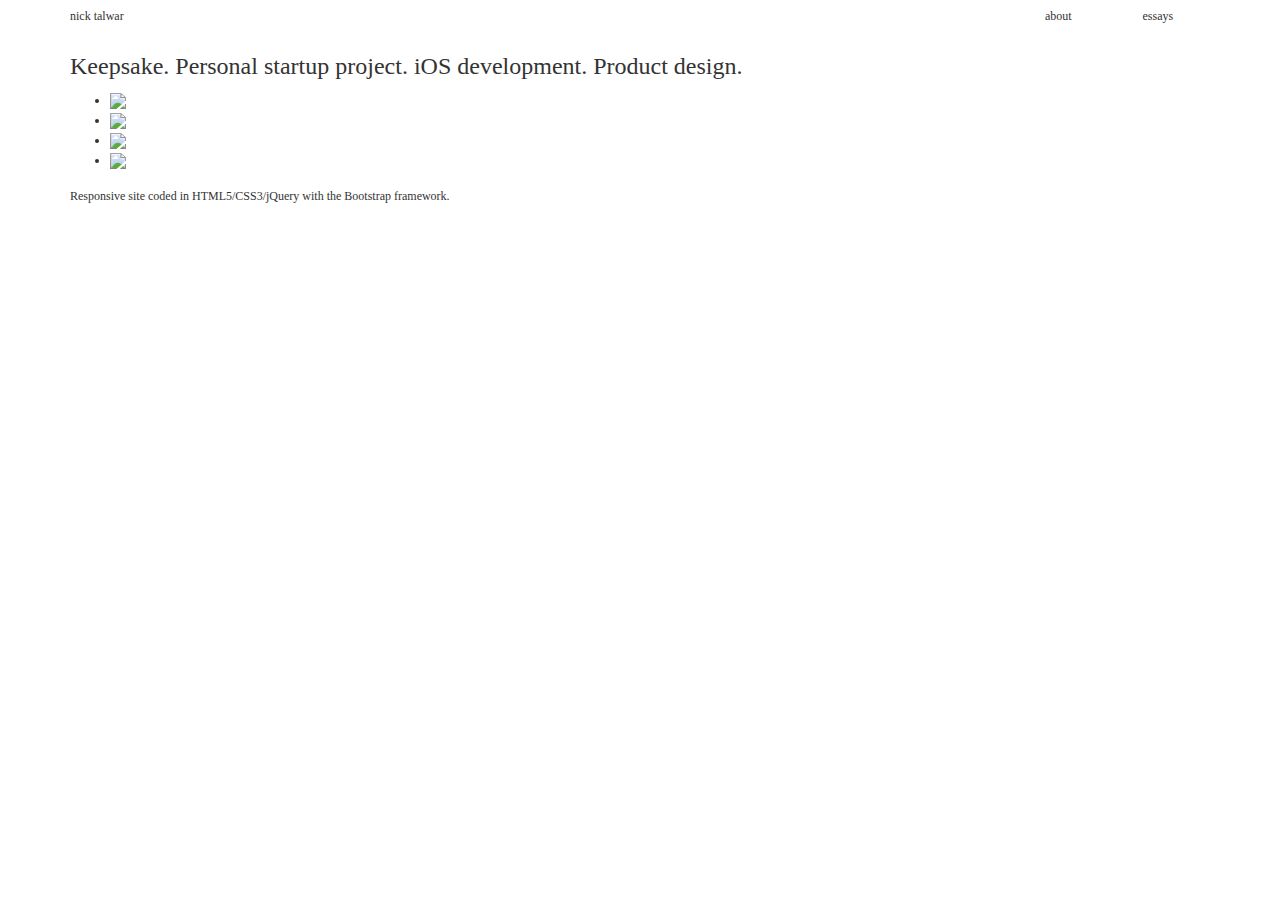
==== projects_keepsake.html @ 0c296f80 "Added links to a projects page for the top two images. Added some code for a carousel type image fli" ====
<!DOCTYPE html>
<html>
<head>

	<meta charset="UTF-8">
	<!--Add viewport and content width meta tags to ensure proper mobile first rendering -->
	<meta name="viewport" content="width=device-width, initial-scale=1.0, maximum-scale=1.0, user-scalable=no">
	<title>Nick Talwar | PROJECTS</title>
	<!-- Latest compiled and minified CSS -->
	<link rel="stylesheet" href="http://netdna.bootstrapcdn.com/bootstrap/3.0.0/css/bootstrap.min.css">
	<!-- Optional theme 
	<link rel="stylesheet" href="//netdna.bootstrapcdn.com/bootstrap/3.0.0/css/bootstrap-theme.min.css"> -->
	<!-- Add created stylesheets, style.css, and bootstrap-override.css to override default Bootstrap styles-->
	<link rel="stylesheet" href="_css/style.css">
	<link rel="stylesheet" href="_css/bootstrap-override.css">
	<!-- Add Google fonts -->
	<link href='http://fonts.googleapis.com/css?family=Arimo:400,700' rel='stylesheet' type='text/css'>
	<link href='http://fontts.googleapis.com/css?family=Nunito:300' rel='stylesheet' type='text/css'>

	<!-- bxSlider CSS file -->
	<link href="/_css/jquery.bxslider.css" rel="stylesheet" type="text/css">

</head>

<body>

	<div class="container"> <!-- Bootstrap .container that centers items on page-->

		<div class="header">
			<div class="row">
				<div class="col-10 col-md-10 col-sm-10 col-lg-10 col-xs-12">
					<h6><font face="Nunito">nick talwar</font></h6>
				</div>
				<div class="col-1 col-md-1 col-sm-1 col-lg-1 col-xs-12">
					<h6><font face="Nunito">about</font></h6>
				</div>
				<div class="col-1 col-md-1 col-sm-1 col-lg-1 col-xs-12">
					<h6><font face="Nunito">essays</font></h6>
				</div>
			</div>	
			<div class="col-12">
				<h3><font face="Nunito">Keepsake. Personal startup project. iOS development. Product design.</font></h3>
			</div>
		</div> <!-- end header -->

		<div class="row">

			<div class="col-9 col-xs-12 col-sm-12 col-md-9 col-lg-6">

				<ul class="bxslider">
  					<li><img src="_img/TestStack1.png"/></li>
 					<li><img src="_img/TestStack1.png" /></li>
  					<li><img src="_img/TestStack1.png" /></li>
  					<li><img src="_img/TestStack1.png" /></li>
				</ul>

			</div>

		</div>


		<div class="footer">

			<h6><font face="Nunito">Responsive site coded in HTML5/CSS3/jQuery with the Bootstrap framework.</font></h6>

		</div>

	</div> <!-- end container-->

	<!-- Add JS files at bottom of page You want the entire page to load first then have these JS files-->
	<!-- Add jQuery, Bootstrap.js -->
	<script type="text/javascript" src="http://codeorigin.jquery.com/jquery-1.10.2.min.js"></script>
	<!-- Latest compiled and minified JavaScript -->
	<script type="text/javascript" src="http://netdna.bootstrapcdn.com/bootstrap/3.0.0/js/bootstrap.min.js"></script>
	<!-- bxSlider Javascript file -->
	<script src="/_js/jquery.bxslider.min.js"></script>
	<!-- Add own JS code to implement actual interactions -->
	<script type="text/javascript" src="_js/projects_custom.js"></script>

</body>
</html>
---- _css/style.css ----
/* style.css */
.red {background-color: :#F00;}
.green {background-color: #0F0;}
.blue {background-color: #00F;}

body {
	background-color: white;
	background-image:(linear-gradient(blue, #aaaaaa)); 	
}

CSS selector {
	font-family: 'Arimo', sans-serif;
	font-family: 'Nunito', sans-serif;
}

.wrap_mouseover {

	width:300px;
	height:300px;
}

.image-overlay {
	width: 300px;
	height: 300px;
	background-color: black;
	opacity: 0.8;
	display: none;
	position: absolute;
	top: 0px;

}

.image-overlay a {

	


}

/*
.rollover_img {

width: 280px;

height: 150px;

background-image: url(land.jpg); 

background-position: top;

-moz-border-radius:10px;

-webkit-border-radius:10px;

border:10px solid #ccc;

font:13px normal Arial, Helvetica, sans-serif;

line-height:18px;

float:left;

margin:0 10px 10px 0;

}

rollover_img a {

color: #fff;

width: 280px;

height: 150px;

display: block;

text-decoration: none;

}

.rollover_img a:hover {

background:#000;

opacity:.60;

filter:alpha(opacity=60);

}

.rollover_img a span {

display: none;

width: 280px;

padding:5px;

}

.rollover_img a:hover span {

display: block;

}
*/
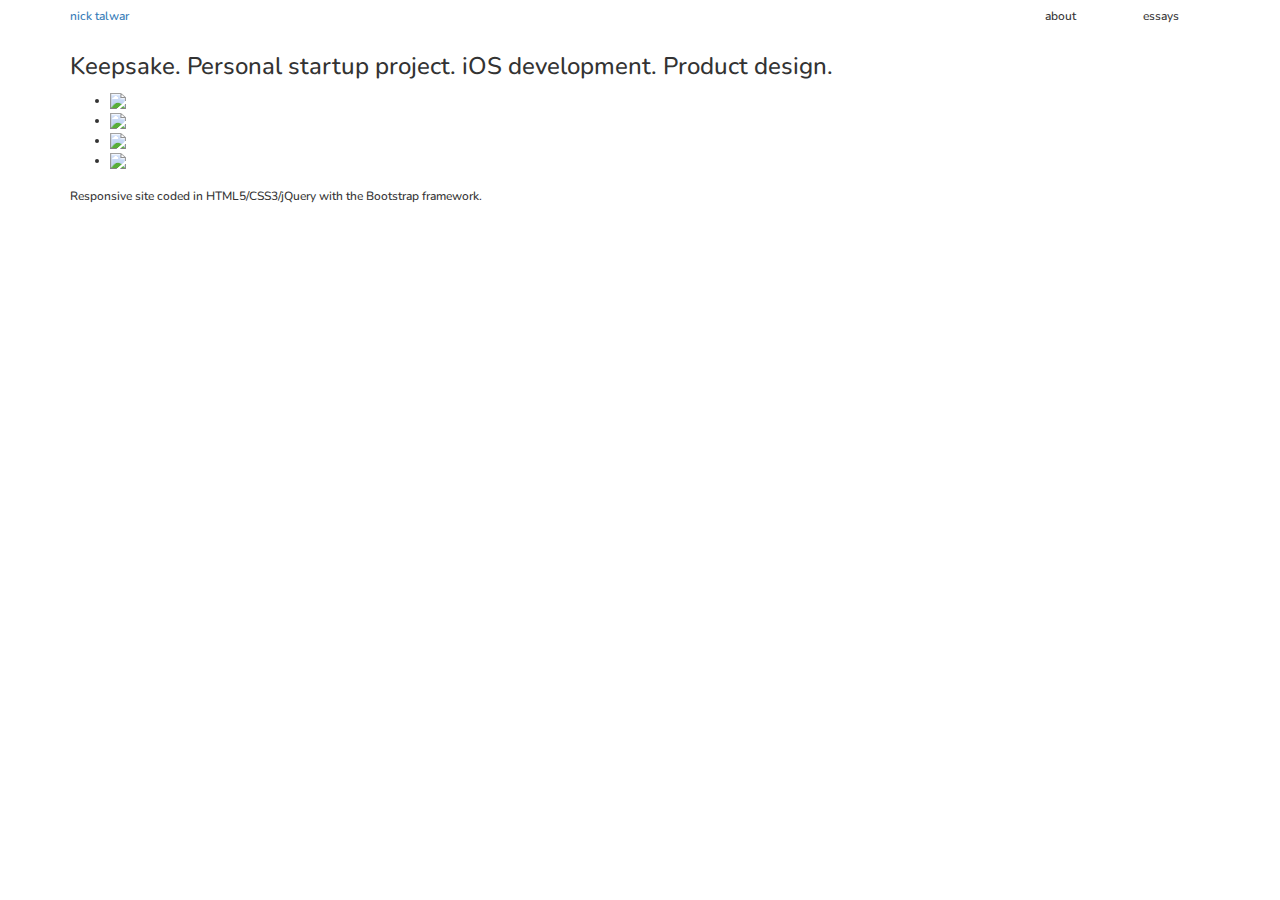
==== commit 413e9a02: "Very close to finishing the design for the first page of the portfolio. Got all of the design assets" ====
--- a/projects_keepsake.html
+++ b/projects_keepsake.html
@@ -11,14 +11,15 @@
 	<!-- Optional theme 
 	<link rel="stylesheet" href="//netdna.bootstrapcdn.com/bootstrap/3.0.0/css/bootstrap-theme.min.css"> -->
 	<!-- Add created stylesheets, style.css, and bootstrap-override.css to override default Bootstrap styles-->
-	<link rel="stylesheet" href="_css/style.css">
+	<link rel="stylesheet" href="_css/projects_style.css">
 	<link rel="stylesheet" href="_css/bootstrap-override.css">
 	<!-- Add Google fonts -->
 	<link href='http://fonts.googleapis.com/css?family=Arimo:400,700' rel='stylesheet' type='text/css'>
-	<link href='http://fontts.googleapis.com/css?family=Nunito:300' rel='stylesheet' type='text/css'>
+	<link href='http://fonts.googleapis.com/css?family=Nunito:300' rel='stylesheet' type='text/css'>
+	<link href='http://fonts.googleapis.com/css?family=Raleway:300' rel='stylesheet' type='text/css'>
 
 	<!-- bxSlider CSS file -->
-	<link href="/_css/jquery.bxslider.css" rel="stylesheet" type="text/css">
+	<link href="_css/jquery.bxslider.css" rel="stylesheet" type="text/css">
 
 </head>
 
@@ -29,7 +30,7 @@
 		<div class="header">
 			<div class="row">
 				<div class="col-10 col-md-10 col-sm-10 col-lg-10 col-xs-12">
-					<h6><font face="Nunito">nick talwar</font></h6>
+					<h6><font face="Nunito"><a href="index.html">nick talwar</a></font></h6>
 				</div>
 				<div class="col-1 col-md-1 col-sm-1 col-lg-1 col-xs-12">
 					<h6><font face="Nunito">about</font></h6>
@@ -58,7 +59,6 @@
 
 		</div>
 
-
 		<div class="footer">
 
 			<h6><font face="Nunito">Responsive site coded in HTML5/CSS3/jQuery with the Bootstrap framework.</font></h6>
@@ -72,8 +72,10 @@
 	<script type="text/javascript" src="http://codeorigin.jquery.com/jquery-1.10.2.min.js"></script>
 	<!-- Latest compiled and minified JavaScript -->
 	<script type="text/javascript" src="http://netdna.bootstrapcdn.com/bootstrap/3.0.0/js/bootstrap.min.js"></script>
+
 	<!-- bxSlider Javascript file -->
-	<script src="/_js/jquery.bxslider.min.js"></script>
+	<script src="_js/jquery.bxslider.min.js"></script>
+
 	<!-- Add own JS code to implement actual interactions -->
 	<script type="text/javascript" src="_js/projects_custom.js"></script>
 
--- a/_css/projects_style.css
+++ b/_css/projects_style.css
@@ -0,0 +1,7 @@
+/* projects_style.css */
+
+CSS selector {
+	font-family: 'Arimo', sans-serif;
+	font-family: 'Nunito', sans-serif;
+	font-family: 'Raleway', sans-serif;
+}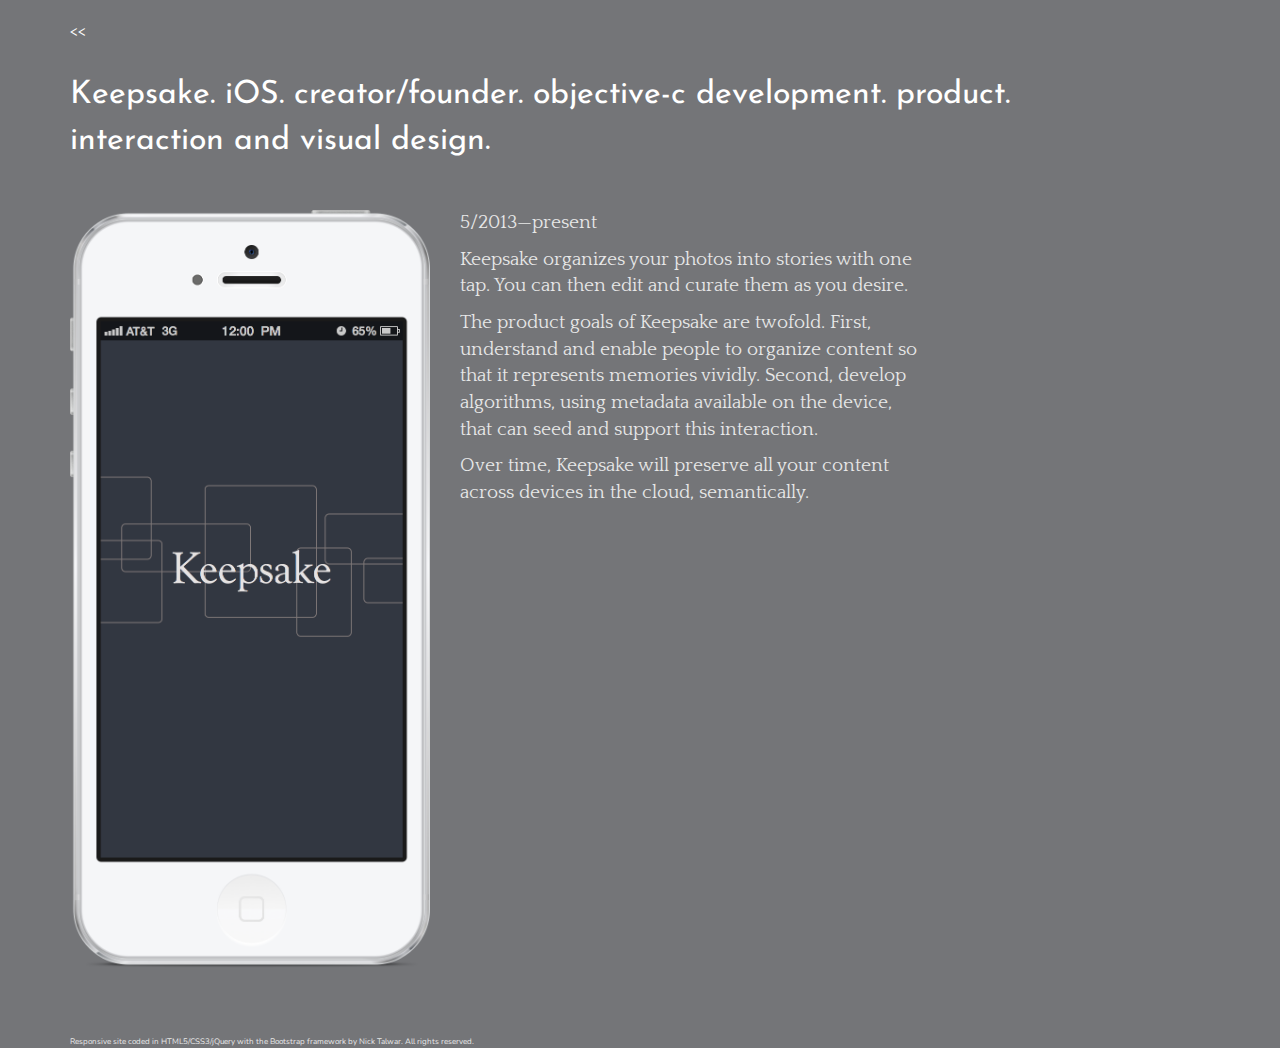
==== commit 9f4b31b4: "Finished the very first project. When you drill-in and click into "keepsake" you see the subtitle, v" ====
--- a/projects_keepsake.html
+++ b/projects_keepsake.html
@@ -16,7 +16,10 @@
 	<!-- Add Google fonts -->
 	<link href='http://fonts.googleapis.com/css?family=Arimo:400,700' rel='stylesheet' type='text/css'>
 	<link href='http://fonts.googleapis.com/css?family=Nunito:300' rel='stylesheet' type='text/css'>
-	<link href='http://fonts.googleapis.com/css?family=Raleway:300' rel='stylesheet' type='text/css'>
+	<link href='http://fonts.googleapis.com/css?family=Raleway:100' rel='stylesheet' type='text/css'>
+	<link href='http://fonts.googleapis.com/css?family=Lato:100' rel='stylesheet' type='text/css'>
+	<link href='http://fonts.googleapis.com/css?family=Josefin+Sans:100' rel='stylesheet' type='text/css'>
+	<link href='http://fonts.googleapis.com/css?family=Quattrocento' rel='stylesheet' type='text/css'>
 
 	<!-- bxSlider CSS file -->
 	<link href="_css/jquery.bxslider.css" rel="stylesheet" type="text/css">
@@ -29,39 +32,60 @@
 
 		<div class="header">
 			<div class="row">
-				<div class="col-10 col-md-10 col-sm-10 col-lg-10 col-xs-12">
-					<h6><font face="Nunito"><a href="index.html">nick talwar</a></font></h6>
-				</div>
-				<div class="col-1 col-md-1 col-sm-1 col-lg-1 col-xs-12">
-					<h6><font face="Nunito">about</font></h6>
-				</div>
-				<div class="col-1 col-md-1 col-sm-1 col-lg-1 col-xs-12">
-					<h6><font face="Nunito">essays</font></h6>
+				<div class="col-12 col-md-12 col-sm-12 col-lg-12 col-xs-12">
+					<br><p><a href="index.html">&#60;&#60;</a></p><br>
 				</div>
 			</div>	
-			<div class="col-12">
-				<h3><font face="Nunito">Keepsake. Personal startup project. iOS development. Product design.</font></h3>
+			<div class="col-12 col-md-12 col-sm-12 col-lg-10 col-xs-12">
+
+				Keepsake. iOS. creator/founder. objective-c development. product. interaction and visual design. <br><br>
+				
 			</div>
 		</div> <!-- end header -->
 
 		<div class="row">
 
-			<div class="col-9 col-xs-12 col-sm-12 col-md-9 col-lg-6">
+			<div class="col-4 col-xs-12 col-sm-4 col-md-4 col-lg-4">
 
-				<ul class="bxslider">
-  					<li><img src="_img/TestStack1.png"/></li>
- 					<li><img src="_img/TestStack1.png" /></li>
-  					<li><img src="_img/TestStack1.png" /></li>
-  					<li><img src="_img/TestStack1.png" /></li>
-				</ul>
+				<div class="iphone_screenshot">
+
+					<img src="_img/Keepsake_project_detail_screenshot.png">
+
+				</div>
 
 			</div>
+
+			<div class="col-xs-12 col-sm-8 col-md-6 col-lg-5">
+
+				<div class="text_container">
+
+					<p>
+					5/2013&#8212;present
+					</p>
+
+					<p>
+					Keepsake organizes your photos into stories with one tap. You can then edit and curate them as you desire. 
+					</p>
+
+					<p>
+					The product goals of Keepsake are twofold. First, understand and enable people to organize content so that it represents memories vividly. Second, develop algorithms, using metadata available on the device, that can seed and support this interaction. 
+					</p>
+
+					<p>
+					Over time, Keepsake will preserve all your content across devices in the cloud, semantically. 
+					</p>
+
+
+				</div>
+
+			</div>
+
 
 		</div>
 
 		<div class="footer">
-
-			<h6><font face="Nunito">Responsive site coded in HTML5/CSS3/jQuery with the Bootstrap framework.</font></h6>
+			<br><br><br><br><br><br>
+			<font face="Nunito">Responsive site coded in HTML5/CSS3/jQuery with the Bootstrap framework by Nick Talwar. All rights reserved.</font>
 
 		</div>
 
--- a/_css/projects_style.css
+++ b/_css/projects_style.css
@@ -4,4 +4,63 @@
 	font-family: 'Arimo', sans-serif;
 	font-family: 'Nunito', sans-serif;
 	font-family: 'Raleway', sans-serif;
-}+	font-family: 'Josefin Sans', sans-serif;
+	font-family: 'Lato', sans-serif;
+	font-family: 'Quattrocento', serif;
+}
+
+.red {background-color: :#F00;}
+.green {background-color: #0F0;}
+.blue {background-color: #00F;}
+
+body {
+
+	background: #747578;
+}
+
+img {
+	max-width: 100%;
+	max-height: 100%;
+}
+
+.header {
+	font-family: 'Raleway', sans-serif;
+	font-size:11pt;
+	margin: 0px 0px 0px 0px;
+	border: 0px 0px 0px 0px;
+	padding: 0px 0px 0px 0px;
+}
+
+.header > .col-12 {
+	font-family: 'Josefin Sans', sans-serif;
+	font-size: 24pt;
+	color:white;
+	margin: 0px 0px 0px 0px;
+	border: 0px 0px 0px 0px;
+	padding: 0px 0px 0px 0px;
+}
+
+.header a:link {color:white}      /* unvisited link */
+.header a:visited {color:white}  /* visited link */
+.header a:hover {color:black}  /* mouse over link */
+.header a:active {color:gray}  /* selected link */
+.header a {text-decoration:none;}
+
+#title {
+	font-family: 'Josefin Sans', sans-serif;
+	font-size: 24pt;
+	color:white;
+}
+
+.text_container {
+	font-family: 'Quattrocento', sans-serif;
+	font-size: 14pt;
+	color:#E8E8E8;
+}
+
+.footer {
+	font-family: 'Lato', sans-serif;
+	font-size: 6pt;
+	color:#E8E8E8;
+}
+
